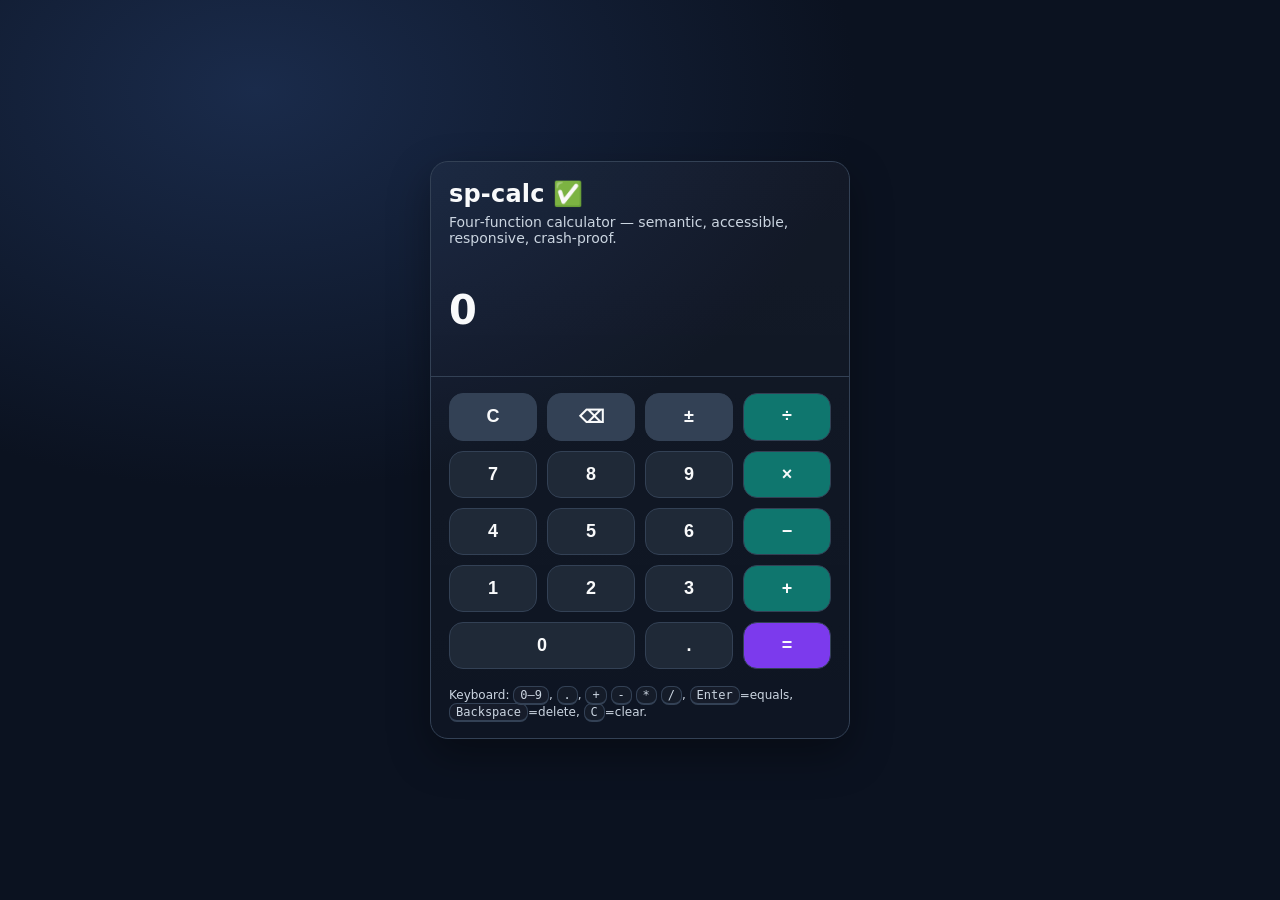
==== index.html @ d311726e "calc" ====
<!doctype html>
<html lang="en">
  <head>
    <!--
      sp-calc — semantic + accessible UI

      I’m using:
      - <main> landmark for semantic structure
      - aria-live="polite" for expression/result announcements
      - role="alert" for errors (immediate announcement)
      - real <button> elements (free accessibility)
    -->
    <meta charset="UTF-8" />
    <meta name="viewport" content="width=device-width, initial-scale=1" />
    <title>sp-calc ✅</title>
    <link rel="stylesheet" href="./styles.css" />
  </head>

  <body>
    <!-- Skip link for keyboard users -->
    <a class="skip-link" href="#appTitle">Skip to calculator</a>

    <main class="page">
      <section class="card" aria-labelledby="appTitle">
        <header class="header">
          <h1 id="appTitle">sp-calc ✅</h1>
          <p class="sub">Four‑function calculator — semantic, accessible, responsive, crash‑proof.</p>
        </header>

        <!-- Display: expression + result + errors -->
        <div class="display" role="group" aria-label="Calculator display">
          <div id="expression" class="expr" aria-label="Expression" aria-live="polite"></div>

          <div id="result" class="result" aria-label="Result" aria-live="polite">0</div>

          <div class="error-bar" aria-label="Error region">
            <!-- role="alert" is the requirement for error announcements -->
            <div id="errorMessage" class="error" role="alert" aria-atomic="true"></div>

            <!-- Dismiss button clears only the message (not the user’s input) -->
            <button id="dismissError" class="dismiss" type="button" aria-label="Dismiss error" hidden>
              ×
            </button>
          </div>

          <p id="srHints" class="sr-only">
            Keyboard: digits, dot, plus, minus, asterisk, slash, Enter evaluates, Backspace deletes, C clears.
          </p>
        </div>

        <!-- Keypad -->
        <div class="pad" role="group" aria-label="Calculator buttons">
          <button class="btn btn--util" data-key="C" type="button" aria-label="Clear">C</button>
          <button class="btn btn--util" data-key="⌫" type="button" aria-label="Backspace">⌫</button>
          <button class="btn btn--util" data-key="±" type="button" aria-label="Toggle sign">±</button>
          <button class="btn btn--op" data-key="/" type="button" aria-label="Divide">÷</button>

          <button class="btn" data-key="7" type="button">7</button>
          <button class="btn" data-key="8" type="button">8</button>
          <button class="btn" data-key="9" type="button">9</button>
          <button class="btn btn--op" data-key="*" type="button" aria-label="Multiply">×</button>

          <button class="btn" data-key="4" type="button">4</button>
          <button class="btn" data-key="5" type="button">5</button>
          <button class="btn" data-key="6" type="button">6</button>
          <button class="btn btn--op" data-key="-" type="button" aria-label="Subtract">−</button>

          <button class="btn" data-key="1" type="button">1</button>
          <button class="btn" data-key="2" type="button">2</button>
          <button class="btn" data-key="3" type="button">3</button>
          <button class="btn btn--op" data-key="+" type="button" aria-label="Add">+</button>

          <button class="btn btn--wide" data-key="0" type="button">0</button>
          <button class="btn" data-key="." type="button">.</button>
          <button class="btn btn--eq" data-key="=" type="button" aria-label="Equals">=</button>
        </div>

        <footer class="footer">
          <div class="hint" aria-describedby="srHints">
            Keyboard: <kbd>0–9</kbd>, <kbd>.</kbd>, <kbd>+</kbd> <kbd>-</kbd> <kbd>*</kbd> <kbd>/</kbd>,
            <kbd>Enter</kbd>=equals, <kbd>Backspace</kbd>=delete, <kbd>C</kbd>=clear.
          </div>
        </footer>

        <noscript>
          <p class="noscript">This calculator needs JavaScript enabled.</p>
        </noscript>
      </section>
    </main>

    <script src="./app.js"></script>
  </body>
</html>
---- styles.css ----
/* sp-calc — styles.css
   I’m keeping the layout simple and readable:
   - centered card
   - consistent spacing
   - grid keypad
   - obvious focus ring
   - high contrast colors (verify in DevTools if anyone argues)
*/

:root {
  --bg: #0b1220;
  --text: #f9fafb;
  --muted: #cbd5e1;
  --border: #334155;

  --btn: #1f2937;
  --btn-hover: #263447;

  --op: #0f766e;
  --op-hover: #115e59;

  --util: #334155;
  --util-hover: #3b4b63;

  --eq: #7c3aed;
  --eq-hover: #6d28d9;

  --danger: #ef4444;

  --tap: 44px;

  --radius: 18px;
  --shadow: 0 16px 40px rgba(0, 0, 0, 0.35);
}

* { box-sizing: border-box; }

body {
  margin: 0;
  font-family: ui-sans-serif, system-ui, -apple-system, Segoe UI, Roboto, Arial, sans-serif;
  background: radial-gradient(1200px 800px at 20% 10%, #1a2b4b 0%, var(--bg) 50%);
  color: var(--text);
}

.skip-link {
  position: absolute;
  left: -999px;
  top: 10px;
  padding: 10px 12px;
  border-radius: 12px;
  background: #111827;
  border: 1px solid var(--border);
  color: var(--text);
  text-decoration: none;
}
.skip-link:focus {
  left: 10px;
  z-index: 999;
  outline: 3px solid #fbbf24;
  outline-offset: 2px;
}

.page {
  min-height: 100vh;
  display: grid;
  place-items: center;
  padding: 20px;
}

.card {
  width: min(420px, 100%);
  border: 1px solid var(--border);
  border-radius: var(--radius);
  box-shadow: var(--shadow);
  overflow: hidden;
  background: linear-gradient(180deg, rgba(255,255,255,0.03), rgba(255,255,255,0.01));
}

.header { padding: 18px 18px 0; }
.header h1 { margin: 0; font-size: 24px; letter-spacing: 0.2px; }
.sub { margin: 6px 0 0; color: var(--muted); font-size: 14px; }

.display { padding: 14px 18px 12px; border-bottom: 1px solid var(--border); }
.expr { min-height: 20px; color: var(--muted); font-size: 14px; overflow-wrap: anywhere; }
.result { margin-top: 8px; font-size: 40px; font-weight: 700; letter-spacing: 0.6px; line-height: 1.1; overflow-wrap: anywhere; }

.error-bar { margin-top: 10px; display: flex; align-items: flex-start; gap: 10px; min-height: 22px; }
.error { color: var(--danger); font-size: 14px; line-height: 1.3; flex: 1; }
.dismiss {
  appearance: none;
  border: 1px solid var(--border);
  background: rgba(255,255,255,0.03);
  color: var(--text);
  border-radius: 12px;
  min-height: 34px;
  min-width: 34px;
  cursor: pointer;
}

.pad { padding: 16px 18px 18px; display: grid; grid-template-columns: repeat(4, 1fr); gap: 10px; }

.btn {
  appearance: none;
  border: 1px solid var(--border);
  background: var(--btn);
  color: var(--text);
  border-radius: 14px;
  min-height: var(--tap);
  padding: 12px 10px;
  font-size: 18px;
  font-weight: 650;
  cursor: pointer;
  transition: transform 120ms ease, background 120ms ease;
}

.btn:hover { background: var(--btn-hover); transform: translateY(-1px); }
.btn:active { transform: translateY(0px); }

.btn:focus-visible,
.dismiss:focus-visible {
  outline: 3px solid #fbbf24;
  outline-offset: 2px;
}

.btn--op { background: var(--op); }
.btn--op:hover { background: var(--op-hover); }

.btn--util { background: var(--util); }
.btn--util:hover { background: var(--util-hover); }

.btn--eq { background: var(--eq); }
.btn--eq:hover { background: var(--eq-hover); }

.btn--wide { grid-column: span 2; }

.footer { padding: 0 18px 18px; }
.hint { font-size: 12px; color: var(--muted); line-height: 1.4; }

kbd {
  font-family: ui-monospace, SFMono-Regular, Menlo, Consolas, monospace;
  border: 1px solid var(--border);
  background: rgba(255,255,255,0.03);
  border-bottom-width: 2px;
  padding: 1px 6px;
  border-radius: 8px;
}

.noscript { padding: 12px 18px 18px; color: var(--muted); }

.sr-only {
  position: absolute;
  width: 1px;
  height: 1px;
  padding: 0;
  margin: -1px;
  overflow: hidden;
  clip: rect(0, 0, 0, 0);
  white-space: nowrap;
  border: 0;
}

@media (prefers-reduced-motion: reduce) {
  .btn { transition: none; }
  .btn:hover { transform: none; }
}
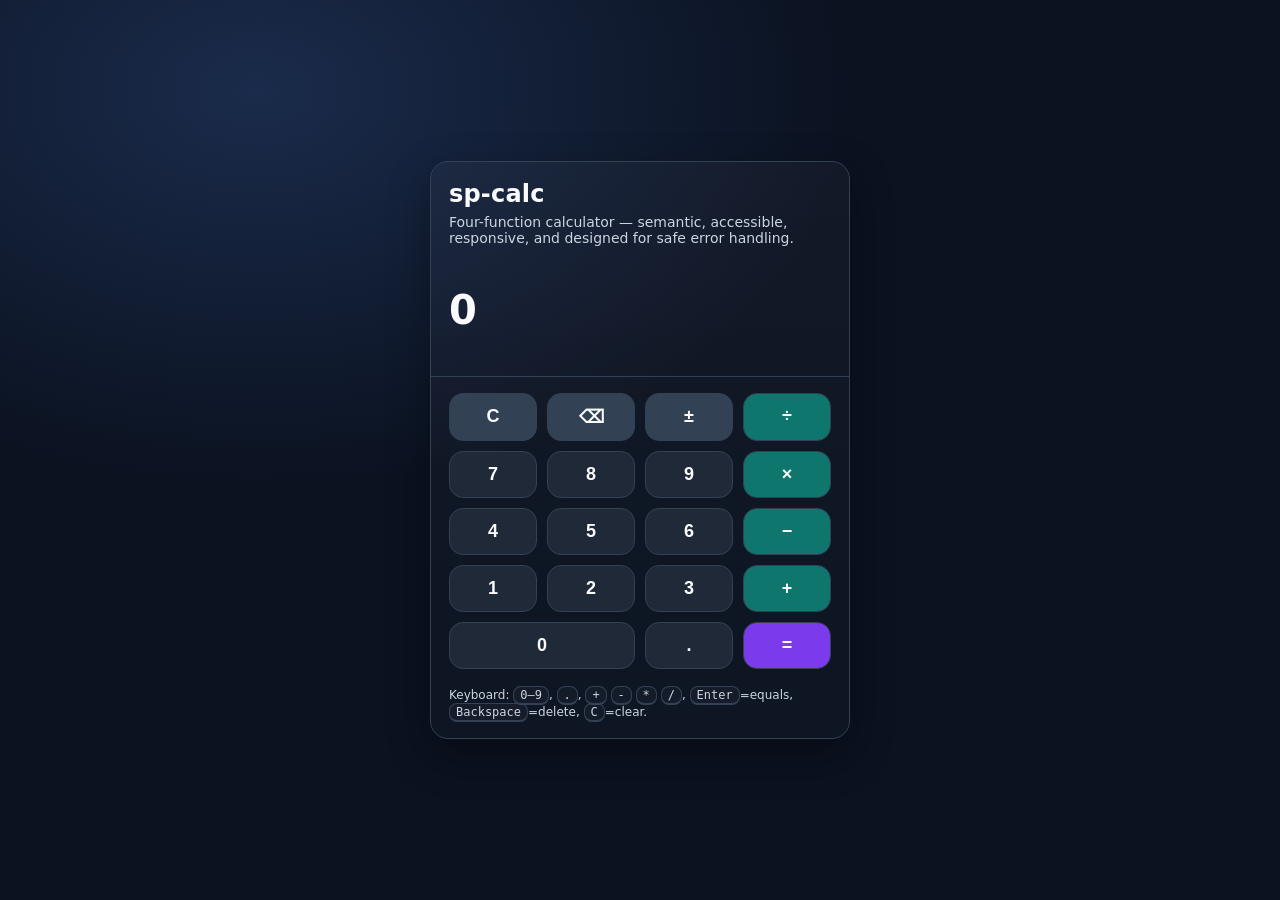
==== commit 5407bec1: "comments Updated comments for better clarity and accessibility explanations." ====
--- a/index.html
+++ b/index.html
@@ -1,58 +1,116 @@
 <!doctype html>
+<!-- <!doctype html> tells the browser to use modern HTML parsing rules. -->
 <html lang="en">
+  <!-- lang="en" tells the browser and assistive technology that the page language is English. -->
   <head>
     <!--
-      sp-calc — semantic + accessible UI
+      This file defines the calculator UI structure.
 
-      I’m using:
-      - <main> landmark for semantic structure
-      - aria-live="polite" for expression/result announcements
-      - role="alert" for errors (immediate announcement)
-      - real <button> elements (free accessibility)
+      Main accessibility/syntax choices:
+      - <main> provides a landmark for the main content
+      - aria-live="polite" announces dynamic expression/result updates
+      - role="alert" announces errors immediately
+      - real <button> elements provide built-in keyboard and accessibility behavior
+      - data-key attributes connect HTML buttons to shared JavaScript input handling
     -->
+
     <meta charset="UTF-8" />
+    <!-- charset="UTF-8" allows the page to safely display a wide range of characters like × and ÷. -->
+
     <meta name="viewport" content="width=device-width, initial-scale=1" />
-    <title>sp-calc ✅</title>
+    <!-- viewport metadata tells mobile browsers how to scale the page.
+         width=device-width matches the screen width.
+         initial-scale=1 prevents unexpected zooming on load. -->
+
+    <title>sp-calc</title>
+    <!-- <title> sets the browser tab title and improves page identification. -->
+
     <link rel="stylesheet" href="./styles.css" />
+    <!-- <link> loads the external CSS file.
+         rel="stylesheet" tells the browser this file contains styles.
+         href="./styles.css" points to the CSS file in the same folder. -->
   </head>
 
   <body>
-    <!-- Skip link for keyboard users -->
+    <!-- Skip link gives keyboard users a fast path to the main interactive content. -->
     <a class="skip-link" href="#appTitle">Skip to calculator</a>
+    <!-- href="#appTitle" jumps to the element whose id is appTitle. -->
 
     <main class="page">
+      <!-- <main> is a semantic landmark for the primary page content.
+           class="page" hooks this element into CSS styling. -->
+
       <section class="card" aria-labelledby="appTitle">
+        <!-- <section> groups the calculator into one meaningful block.
+             aria-labelledby="appTitle" tells assistive technology to use the h1 as this section’s label. -->
+
         <header class="header">
-          <h1 id="appTitle">sp-calc ✅</h1>
-          <p class="sub">Four‑function calculator — semantic, accessible, responsive, crash‑proof.</p>
+          <!-- <header> groups introductory content for this card/section. -->
+
+          <h1 id="appTitle">sp-calc</h1>
+          <!-- id="appTitle" gives this heading a unique identifier for linking and labeling. -->
+
+          <p class="sub">
+            Four-function calculator — semantic, accessible, responsive, and designed for safe error handling.
+          </p>
+          <!-- <p> is plain text content.
+               class="sub" gives this paragraph a secondary visual style in CSS. -->
         </header>
 
-        <!-- Display: expression + result + errors -->
         <div class="display" role="group" aria-label="Calculator display">
+          <!-- This wrapper groups the visible output area.
+               role="group" tells assistive technology these related elements belong together.
+               aria-label provides a readable label for the grouped content. -->
+
           <div id="expression" class="expr" aria-label="Expression" aria-live="polite"></div>
+          <!-- id="expression" lets JavaScript target this element directly.
+               class="expr" connects it to CSS styling.
+               aria-label names the field for assistive tech.
+               aria-live="polite" allows dynamic expression updates to be announced non-aggressively. -->
 
           <div id="result" class="result" aria-label="Result" aria-live="polite">0</div>
+          <!-- This stores the current displayed result.
+               The initial text is 0 so the UI does not load as blank.
+               aria-live="polite" makes result changes accessible when updated by JavaScript. -->
 
           <div class="error-bar" aria-label="Error region">
-            <!-- role="alert" is the requirement for error announcements -->
+            <!-- This wrapper groups error text and the dismiss button into one visible feedback area. -->
+
             <div id="errorMessage" class="error" role="alert" aria-atomic="true"></div>
+            <!-- id="errorMessage" lets JavaScript inject error text here.
+                 class="error" styles the error visually.
+                 role="alert" makes important errors announce immediately.
+                 aria-atomic="true" tells assistive tech to read the whole updated message. -->
 
-            <!-- Dismiss button clears only the message (not the user’s input) -->
             <button id="dismissError" class="dismiss" type="button" aria-label="Dismiss error" hidden>
               ×
             </button>
+            <!-- <button> is used instead of a clickable div because it is semantically correct and accessible.
+                 id="dismissError" lets JavaScript show/hide and attach behavior to this button.
+                 type="button" prevents accidental form-submit behavior.
+                 hidden starts the button invisible until an error exists. -->
           </div>
 
           <p id="srHints" class="sr-only">
             Keyboard: digits, dot, plus, minus, asterisk, slash, Enter evaluates, Backspace deletes, C clears.
           </p>
+          <!-- This paragraph is visually hidden but still available to assistive technology.
+               id="srHints" allows other elements to reference this helper text. -->
         </div>
 
-        <!-- Keypad -->
         <div class="pad" role="group" aria-label="Calculator buttons">
+          <!-- This is the keypad container.
+               class="pad" connects it to the CSS grid and to JavaScript event delegation.
+               role="group" and aria-label help identify the control cluster. -->
+
           <button class="btn btn--util" data-key="C" type="button" aria-label="Clear">C</button>
+          <!-- data-key stores the logical calculator input value directly in HTML.
+               JavaScript reads dataset.key from this attribute so button clicks and keyboard input can share one handler. -->
+
           <button class="btn btn--util" data-key="⌫" type="button" aria-label="Backspace">⌫</button>
+
           <button class="btn btn--util" data-key="±" type="button" aria-label="Toggle sign">±</button>
+
           <button class="btn btn--op" data-key="/" type="button" aria-label="Divide">÷</button>
 
           <button class="btn" data-key="7" type="button">7</button>
@@ -71,23 +129,33 @@
           <button class="btn btn--op" data-key="+" type="button" aria-label="Add">+</button>
 
           <button class="btn btn--wide" data-key="0" type="button">0</button>
+          <!-- btn--wide allows the zero button to span more than one grid column in CSS. -->
+
           <button class="btn" data-key="." type="button">.</button>
+
           <button class="btn btn--eq" data-key="=" type="button" aria-label="Equals">=</button>
         </div>
 
         <footer class="footer">
+          <!-- <footer> groups the small supporting notes below the keypad. -->
+
           <div class="hint" aria-describedby="srHints">
             Keyboard: <kbd>0–9</kbd>, <kbd>.</kbd>, <kbd>+</kbd> <kbd>-</kbd> <kbd>*</kbd> <kbd>/</kbd>,
             <kbd>Enter</kbd>=equals, <kbd>Backspace</kbd>=delete, <kbd>C</kbd>=clear.
           </div>
+          <!-- <kbd> is a semantic HTML element for keyboard input labels.
+               aria-describedby="srHints" points to the hidden helper text for more context. -->
         </footer>
 
         <noscript>
           <p class="noscript">This calculator needs JavaScript enabled.</p>
         </noscript>
+        <!-- <noscript> content appears only if JavaScript is disabled.
+             This gives a clear fallback message instead of a confusing broken UI. -->
       </section>
     </main>
 
     <script src="./app.js"></script>
+    <!-- <script> loads the JavaScript after the HTML so the DOM exists before the script tries to query elements. -->
   </body>
 </html>
--- a/styles.css
+++ b/styles.css
@@ -1,13 +1,17 @@
-/* sp-calc — styles.css
-   I’m keeping the layout simple and readable:
-   - centered card
-   - consistent spacing
-   - grid keypad
-   - obvious focus ring
-   - high contrast colors (verify in DevTools if anyone argues)
+/* styles.css
+
+   This file controls layout, spacing, color, and focus visibility.
+
+   Main design choices:
+   - CSS variables keep repeated values centralized
+   - the page centers one card-like calculator
+   - CSS Grid handles the keypad layout
+   - focus-visible shows keyboard focus clearly
+   - reduced-motion support removes unnecessary animation when requested
 */
 
 :root {
+  /* :root targets the document root element and is commonly used for global CSS variables. */
   --bg: #0b1220;
   --text: #f9fafb;
   --muted: #cbd5e1;
@@ -28,23 +32,39 @@
   --danger: #ef4444;
 
   --tap: 44px;
+  /* 44px is a common minimum tap target baseline for touch-friendly controls. */
 
   --radius: 18px;
   --shadow: 0 16px 40px rgba(0, 0, 0, 0.35);
 }
 
-* { box-sizing: border-box; }
+* {
+  box-sizing: border-box;
+  /* box-sizing: border-box makes width and height calculations include padding and border.
+     This prevents layout math from getting messy as spacing is added. */
+}
 
 body {
   margin: 0;
+  /* Removes the browser’s default body margin so layout starts from a known baseline. */
+
   font-family: ui-sans-serif, system-ui, -apple-system, Segoe UI, Roboto, Arial, sans-serif;
+  /* This font stack uses system UI fonts first for readability and broad availability. */
+
   background: radial-gradient(1200px 800px at 20% 10%, #1a2b4b 0%, var(--bg) 50%);
+  /* radial-gradient(...) creates a soft layered background instead of a flat solid color. */
+
   color: var(--text);
+  /* var(--text) reads the custom property defined in :root. */
 }
 
 .skip-link {
   position: absolute;
+  /* absolute positioning removes the element from normal document flow. */
+
   left: -999px;
+  /* This moves the skip link far off-screen until it receives focus. */
+
   top: 10px;
   padding: 10px 12px;
   border-radius: 12px;
@@ -53,43 +73,107 @@
   color: var(--text);
   text-decoration: none;
 }
+
 .skip-link:focus {
   left: 10px;
+  /* When focused, the link is moved back on-screen so keyboard users can see and use it. */
+
   z-index: 999;
+  /* z-index ensures the focused skip link appears above other content if overlap occurs. */
+
   outline: 3px solid #fbbf24;
   outline-offset: 2px;
 }
 
 .page {
   min-height: 100vh;
+  /* 100vh means full viewport height, so the page can center content vertically. */
+
   display: grid;
   place-items: center;
+  /* place-items: center is shorthand for centering grid children horizontally and vertically. */
+
   padding: 20px;
 }
 
 .card {
   width: min(420px, 100%);
+  /* min(420px, 100%) means use 420px unless the screen is narrower, then use 100%. */
+
   border: 1px solid var(--border);
   border-radius: var(--radius);
   box-shadow: var(--shadow);
   overflow: hidden;
-  background: linear-gradient(180deg, rgba(255,255,255,0.03), rgba(255,255,255,0.01));
-}
-
-.header { padding: 18px 18px 0; }
-.header h1 { margin: 0; font-size: 24px; letter-spacing: 0.2px; }
-.sub { margin: 6px 0 0; color: var(--muted); font-size: 14px; }
-
-.display { padding: 14px 18px 12px; border-bottom: 1px solid var(--border); }
-.expr { min-height: 20px; color: var(--muted); font-size: 14px; overflow-wrap: anywhere; }
-.result { margin-top: 8px; font-size: 40px; font-weight: 700; letter-spacing: 0.6px; line-height: 1.1; overflow-wrap: anywhere; }
-
-.error-bar { margin-top: 10px; display: flex; align-items: flex-start; gap: 10px; min-height: 22px; }
-.error { color: var(--danger); font-size: 14px; line-height: 1.3; flex: 1; }
+  /* overflow: hidden clips child content to the rounded card edges. */
+
+  background: linear-gradient(180deg, rgba(255, 255, 255, 0.03), rgba(255, 255, 255, 0.01));
+}
+
+.header {
+  padding: 18px 18px 0;
+}
+
+.header h1 {
+  margin: 0;
+  font-size: 24px;
+  letter-spacing: 0.2px;
+}
+
+.sub {
+  margin: 6px 0 0;
+  color: var(--muted);
+  font-size: 14px;
+}
+
+.display {
+  padding: 14px 18px 12px;
+  border-bottom: 1px solid var(--border);
+  /* border-bottom visually separates the display from the keypad below it. */
+}
+
+.expr {
+  min-height: 20px;
+  /* min-height reserves visual space so the layout does not jump when content appears. */
+
+  color: var(--muted);
+  font-size: 14px;
+  overflow-wrap: anywhere;
+  /* overflow-wrap: anywhere prevents long values from breaking the layout. */
+}
+
+.result {
+  margin-top: 8px;
+  font-size: 40px;
+  font-weight: 700;
+  letter-spacing: 0.6px;
+  line-height: 1.1;
+  overflow-wrap: anywhere;
+}
+
+.error-bar {
+  margin-top: 10px;
+  display: flex;
+  /* flex creates a one-dimensional layout for the error text and dismiss button. */
+
+  align-items: flex-start;
+  gap: 10px;
+  min-height: 22px;
+}
+
+.error {
+  color: var(--danger);
+  font-size: 14px;
+  line-height: 1.3;
+  flex: 1;
+  /* flex: 1 lets the error text take the available horizontal space. */
+}
+
 .dismiss {
   appearance: none;
-  border: 1px solid var(--border);
-  background: rgba(255,255,255,0.03);
+  /* appearance: none removes some browser-native styling so custom styles behave more consistently. */
+
+  border: 1px solid var(--border);
+  background: rgba(255, 255, 255, 0.03);
   color: var(--text);
   border-radius: 12px;
   min-height: 34px;
@@ -97,7 +181,14 @@
   cursor: pointer;
 }
 
-.pad { padding: 16px 18px 18px; display: grid; grid-template-columns: repeat(4, 1fr); gap: 10px; }
+.pad {
+  padding: 16px 18px 18px;
+  display: grid;
+  grid-template-columns: repeat(4, 1fr);
+  /* repeat(4, 1fr) creates four equal-width columns. */
+
+  gap: 10px;
+}
 
 .btn {
   appearance: none;
@@ -111,41 +202,80 @@
   font-weight: 650;
   cursor: pointer;
   transition: transform 120ms ease, background 120ms ease;
-}
-
-.btn:hover { background: var(--btn-hover); transform: translateY(-1px); }
-.btn:active { transform: translateY(0px); }
+  /* transition smooths hover/press feedback instead of changing instantly. */
+}
+
+.btn:hover {
+  background: var(--btn-hover);
+  transform: translateY(-1px);
+  /* translateY(-1px) nudges the button upward slightly for hover feedback. */
+}
+
+.btn:active {
+  transform: translateY(0px);
+  /* Resets the hover lift while the button is actively pressed. */
+}
 
 .btn:focus-visible,
 .dismiss:focus-visible {
   outline: 3px solid #fbbf24;
   outline-offset: 2px;
-}
-
-.btn--op { background: var(--op); }
-.btn--op:hover { background: var(--op-hover); }
-
-.btn--util { background: var(--util); }
-.btn--util:hover { background: var(--util-hover); }
-
-.btn--eq { background: var(--eq); }
-.btn--eq:hover { background: var(--eq-hover); }
-
-.btn--wide { grid-column: span 2; }
-
-.footer { padding: 0 18px 18px; }
-.hint { font-size: 12px; color: var(--muted); line-height: 1.4; }
+  /* focus-visible applies focus styling mainly when keyboard navigation needs it.
+     This makes keyboard focus obvious without over-styling every mouse click. */
+}
+
+.btn--op {
+  background: var(--op);
+}
+
+.btn--op:hover {
+  background: var(--op-hover);
+}
+
+.btn--util {
+  background: var(--util);
+}
+
+.btn--util:hover {
+  background: var(--util-hover);
+}
+
+.btn--eq {
+  background: var(--eq);
+}
+
+.btn--eq:hover {
+  background: var(--eq-hover);
+}
+
+.btn--wide {
+  grid-column: span 2;
+  /* span 2 makes the zero button take two grid columns instead of one. */
+}
+
+.footer {
+  padding: 0 18px 18px;
+}
+
+.hint {
+  font-size: 12px;
+  color: var(--muted);
+  line-height: 1.4;
+}
 
 kbd {
   font-family: ui-monospace, SFMono-Regular, Menlo, Consolas, monospace;
   border: 1px solid var(--border);
-  background: rgba(255,255,255,0.03);
+  background: rgba(255, 255, 255, 0.03);
   border-bottom-width: 2px;
   padding: 1px 6px;
   border-radius: 8px;
 }
 
-.noscript { padding: 12px 18px 18px; color: var(--muted); }
+.noscript {
+  padding: 12px 18px 18px;
+  color: var(--muted);
+}
 
 .sr-only {
   position: absolute;
@@ -157,9 +287,18 @@
   clip: rect(0, 0, 0, 0);
   white-space: nowrap;
   border: 0;
+  /* This visually hides content while keeping it accessible to screen readers. */
 }
 
 @media (prefers-reduced-motion: reduce) {
-  .btn { transition: none; }
-  .btn:hover { transform: none; }
-}
+  /* This media query applies only when the user has asked for reduced motion. */
+
+  .btn {
+    transition: none;
+  }
+
+  .btn:hover {
+    transform: none;
+  }
+  /* Removing animation here respects the user’s motion preference. */
+}
